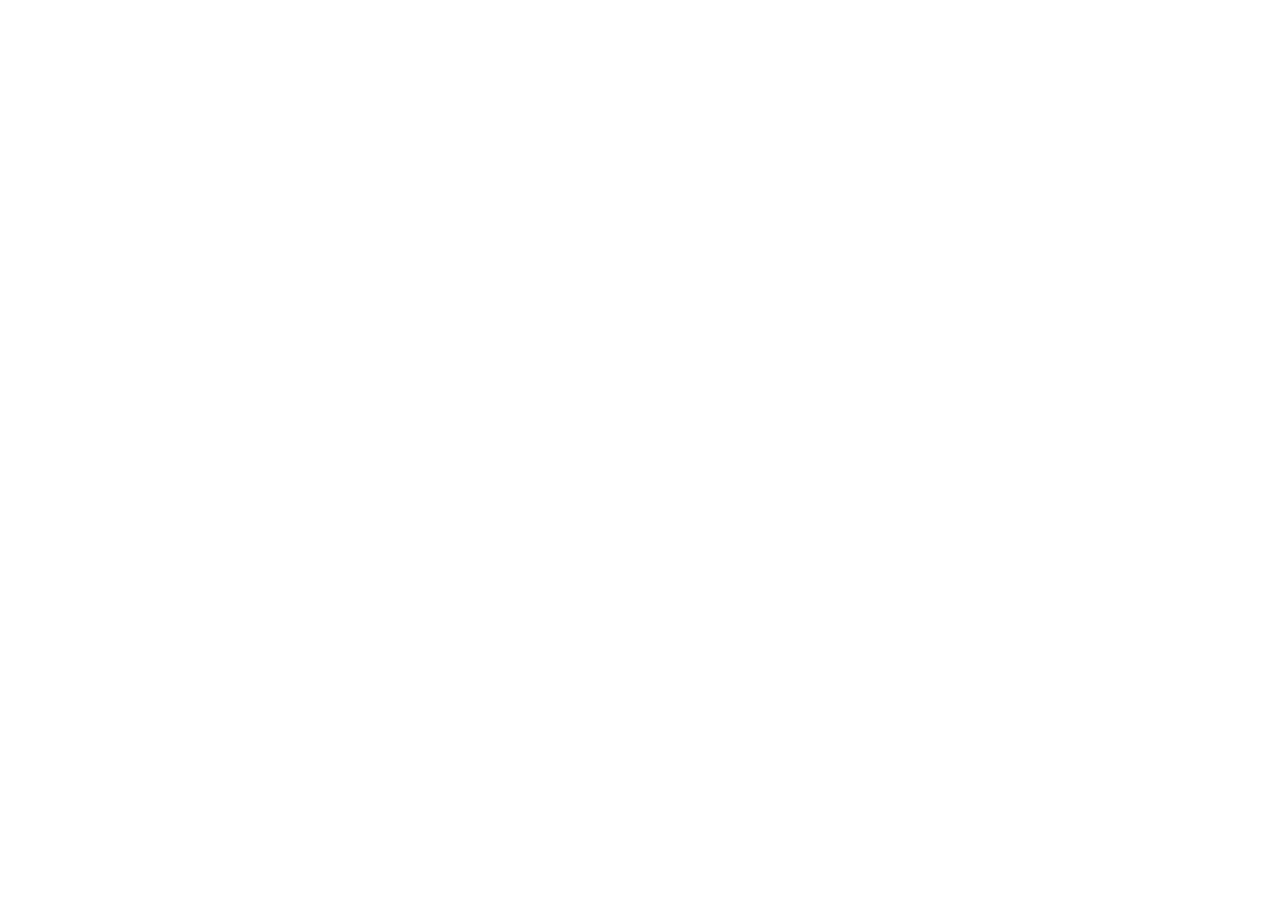
==== cadastro.html @ e751831e "Add files via upload" ====
<!DOCTYPE html>
<html lang="en">
<head>
    <meta charset="UTF-8">
    <meta name="viewport" content="width=device-width, initial-scale=1.0">
    <title>Document</title>
</head>
<body>
    
</body>
</html>
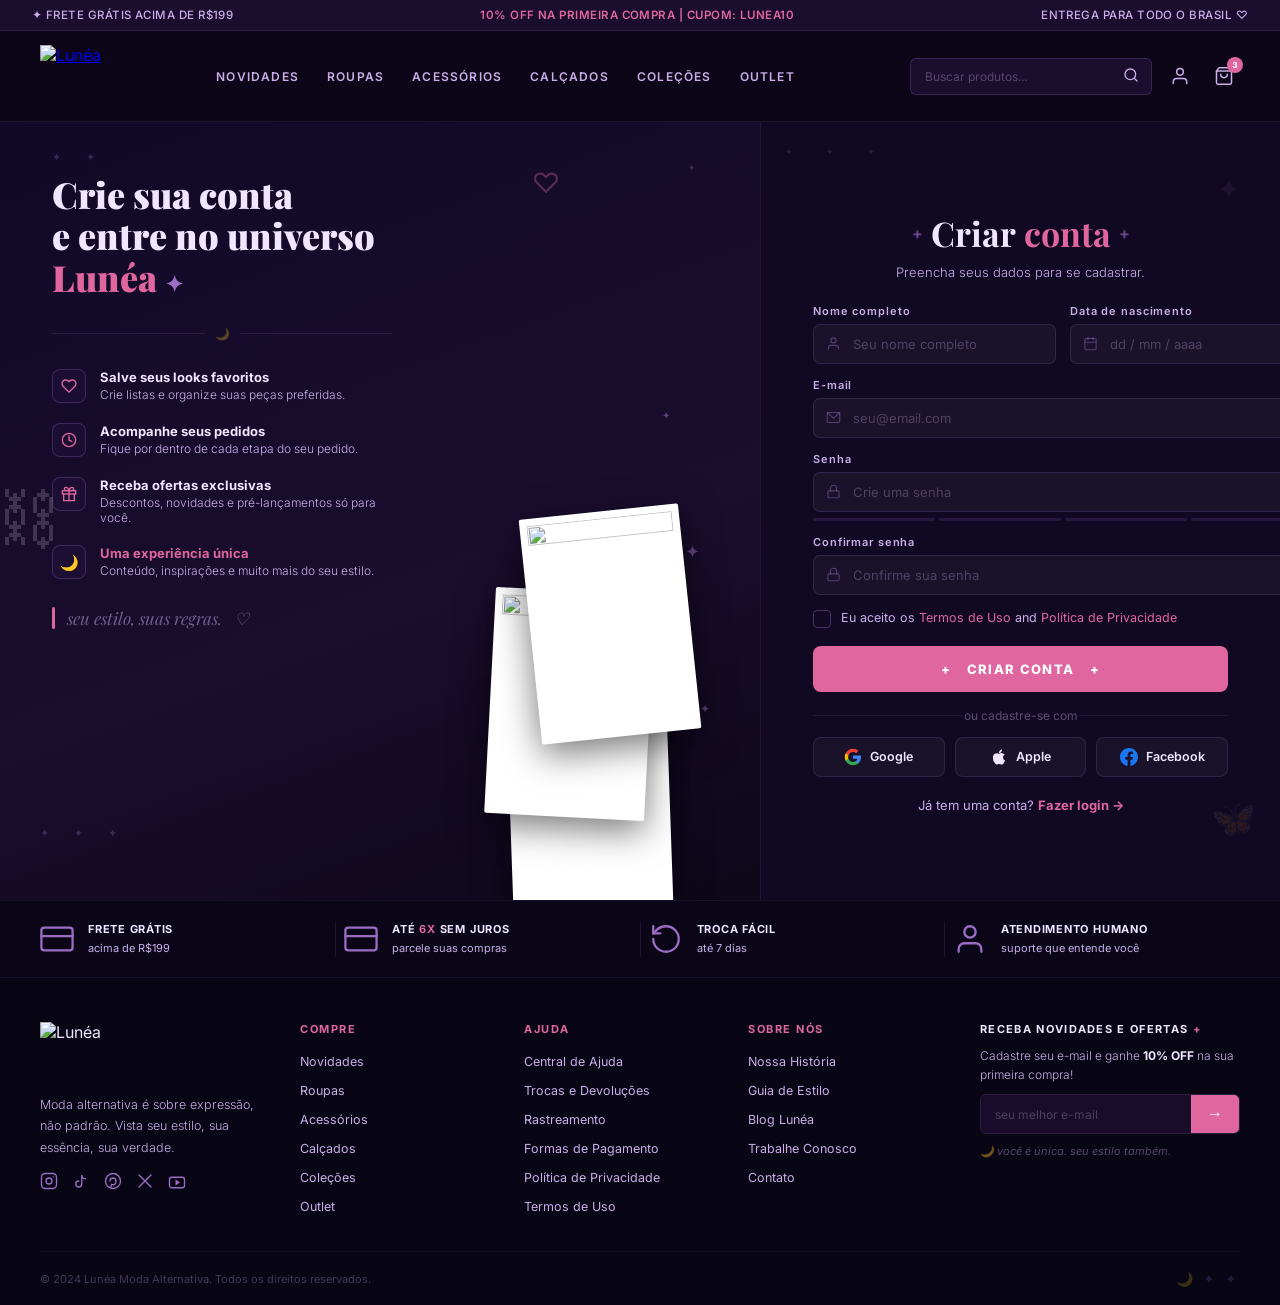
==== commit f6146c2d: "Add files via upload" ====
--- a/cadastro.html
+++ b/cadastro.html
@@ -1,11 +1,867 @@
-<!DOCTYPE html>
-<html lang="en">
-<head>
-    <meta charset="UTF-8">
-    <meta name="viewport" content="width=device-width, initial-scale=1.0">
-    <title>Document</title>
-</head>
-<body>
-    
-</body>
-</html>+<!DOCTYPE html>
+<html lang="pt-BR">
+<head>
+  <meta charset="UTF-8" />
+  <meta name="viewport" content="width=device-width, initial-scale=1.0" />
+  <title>Criar Conta – Lunéa</title>
+  <link href="https://fonts.googleapis.com/css2?family=Playfair+Display:ital,wght@0,700;0,900;1,700&family=Inter:wght@300;400;500;600;700;800&display=swap" rel="stylesheet" />
+  <style>
+    *, *::before, *::after { box-sizing: border-box; margin: 0; padding: 0; }
+    :root {
+      --deep:   #0d0719;
+      --mid:    #1a0d2e;
+      --card:   #130a24;
+      --accent: #9b6dc5;
+      --pink:   #e066a0;
+      --light:  #f0e6ff;
+      --muted:  #c9aee8;
+    }
+    body { font-family:'Inter',sans-serif; background:var(--deep); color:var(--light); min-height:100vh; }
+
+    /* ── ANNOUNCEMENT ── */
+    .ann-bar {
+      background:#1a0d2e;
+      display:flex; align-items:center; justify-content:space-between;
+      padding:8px 32px; font-size:11.5px; font-weight:500;
+      letter-spacing:.04em; color:var(--muted);
+      border-bottom:1px solid rgba(155,109,197,.15);
+    }
+    .ann-bar .pink { color:var(--pink); font-weight:600; }
+
+    /* ── HEADER ── */
+    header {
+      display:flex; align-items:center; justify-content:space-between;
+      padding:14px 40px; background:rgba(13,7,25,.95);
+      backdrop-filter:blur(8px); position:sticky; top:0; z-index:200;
+      border-bottom:1px solid rgba(155,109,197,.12);
+      gap:16px;
+    }
+    .logo img { height:62px; width:auto; object-fit:contain; display:block; }
+
+    nav { display:flex; align-items:center; gap:28px; }
+    nav a { text-decoration:none; font-size:12px; font-weight:600;
+      letter-spacing:.1em; text-transform:uppercase; color:var(--muted); transition:color .2s; }
+    nav a:hover { color:var(--light); }
+
+    .header-right { display:flex; align-items:center; gap:12px; }
+    .search-wrap {
+      display:flex; align-items:center;
+      background:rgba(35,18,58,.7); border:1.5px solid rgba(155,109,197,.25);
+      border-radius:6px; overflow:hidden;
+    }
+    .search-wrap input {
+      background:transparent; border:none; outline:none;
+      padding:8px 14px; font-family:'Inter',sans-serif;
+      font-size:12px; color:var(--light); width:200px;
+    }
+    .search-wrap input::placeholder { color:rgba(201,174,232,.35); }
+    .search-wrap button { background:none; border:none; padding:8px 12px; cursor:pointer; color:var(--muted); }
+    .search-wrap svg { width:16px; height:16px; }
+
+    .icon-btn { background:none; border:none; cursor:pointer; color:var(--muted);
+      padding:6px; position:relative; transition:color .2s; }
+    .icon-btn:hover { color:var(--light); }
+    .icon-btn svg { width:20px; height:20px; display:block; }
+    .badge { position:absolute; top:-3px; right:-3px; background:var(--pink);
+      color:#fff; font-size:9px; font-weight:800; width:16px; height:16px;
+      border-radius:50%; display:flex; align-items:center; justify-content:center; }
+
+    /* ── MAIN ── */
+    .main {
+      display:flex; gap:0;
+      min-height:calc(100vh - 122px);
+    }
+
+    /* ── LADO ESQUERDO ── */
+    .lado-esq {
+      flex:1; min-width:0;
+      background:linear-gradient(160deg,#110927 0%,#1a0d2e 60%,#0d0719 100%);
+      padding:52px 48px 52px 52px;
+      position:relative; overflow:hidden;
+      display:flex; flex-direction:column; gap:36px;
+    }
+
+    /* estrelinhas bg */
+    .esq-deco { position:absolute; pointer-events:none; font-size:11px;
+      color:rgba(155,109,197,.3); letter-spacing:4px; }
+    .esq-deco.t  { top:28px; left:52px; }
+    .esq-deco.tr { top:40px; right:60px; font-size:9px; }
+    .esq-deco.bl { bottom:60px; left:40px; }
+
+    /* corrente decorativa */
+    .corrente-deco {
+      position:absolute; left:-10px; top:50%; transform:translateY(-40%);
+      opacity:.18; font-size:64px; pointer-events:none;
+      writing-mode:vertical-rl;
+    }
+
+    /* foto polaroid stack */
+    .fotos-area {
+      position:absolute; right:40px; top:50%;
+      transform:translateY(-52%);
+      width:230px;
+    }
+    .polaroid {
+      position:absolute;
+      background:#fff; padding:7px 7px 24px;
+      box-shadow:0 10px 36px rgba(0,0,0,.55);
+      border-radius:2px;
+      width:160px;
+    }
+    .polaroid:nth-child(1){ transform:rotate(-6deg); top:0; left:40px; z-index:3; }
+    .polaroid:nth-child(2){ transform:rotate(3deg);  top:80px; left:0;  z-index:2; }
+    .polaroid:nth-child(3){ transform:rotate(-2deg); top:185px;left:20px;z-index:1; }
+    /* FOTOS POLAROID — substitua cada src */
+    .polaroid img { width:100%; aspect-ratio:3/4; object-fit:cover; display:block; }
+
+    /* estrelinhas decorativas sobre as fotos */
+    .star-deco { position:absolute; color:rgba(155,109,197,.55);
+      pointer-events:none; font-size:18px; }
+    .star-deco.s1 { top:30px; right:20px; }
+    .star-deco.s2 { top:190px; right:10px; font-size:12px; }
+    .star-deco.s3 { bottom:90px; right:50px; font-size:10px; }
+
+    /* coração decorativo */
+    .heart-deco { position:absolute; top:44px; right:200px;
+      color:rgba(224,102,160,.35); font-size:28px; pointer-events:none; }
+
+    .esq-content { max-width:340px; display:flex; flex-direction:column; gap:28px; }
+
+    .esq-titulo {
+      font-family:'Playfair Display',serif;
+      font-size:36px; font-weight:900; line-height:1.15; color:var(--light);
+    }
+    .esq-titulo .pink { color:var(--pink); }
+    .esq-titulo .sparkle { color:var(--accent); font-size:22px; }
+
+    .esq-divisor {
+      display:flex; align-items:center; gap:10px;
+      color:rgba(155,109,197,.3); font-size:12px;
+    }
+    .esq-divisor::before, .esq-divisor::after {
+      content:''; flex:1; height:1px; background:rgba(155,109,197,.18);
+    }
+
+    .beneficios { display:flex; flex-direction:column; gap:20px; }
+    .beneficio  { display:flex; align-items:flex-start; gap:14px; }
+    .benef-icon {
+      width:34px; height:34px; border-radius:8px; flex-shrink:0;
+      border:1.5px solid rgba(155,109,197,.28);
+      background:rgba(35,18,58,.5);
+      display:flex; align-items:center; justify-content:center;
+      font-size:15px;
+    }
+    .benef-icon svg { width:16px; height:16px; color:var(--pink); }
+    .beneficio-txt { display:flex; flex-direction:column; gap:2px; }
+    .beneficio-txt strong { font-size:13px; font-weight:700; color:var(--light); }
+    .beneficio-txt span { font-size:12px; font-weight:300; color:var(--muted); }
+
+    .esq-slogan {
+      font-family:'Playfair Display',serif;
+      font-style:italic; font-size:17px; color:rgba(201,174,232,.5);
+      display:flex; align-items:center; gap:8px;
+      position:relative;
+    }
+    .esq-slogan::before {
+      content:''; display:block; width:3px; height:100%;
+      background:var(--pink); border-radius:2px; flex-shrink:0;
+      margin-right:4px;
+    }
+
+    /* ── LADO DIREITO ── */
+    .lado-dir {
+      width:520px; flex-shrink:0;
+      background:rgba(18,9,36,.92);
+      border-left:1px solid rgba(155,109,197,.12);
+      padding:44px 52px;
+      display:flex; flex-direction:column; justify-content:center;
+      position:relative; overflow:hidden;
+    }
+
+    /* estrelinhas dir */
+    .dir-deco { position:absolute; pointer-events:none; }
+    .dir-deco.tl { top:24px; left:24px; font-size:9px;
+      color:rgba(155,109,197,.2); letter-spacing:6px; }
+    .dir-deco.bfly { bottom:60px; right:24px; font-size:36px; opacity:.12; }
+    .dir-deco.star-tr { top:50px; right:40px; font-size:28px; color:rgba(155,109,197,.1); }
+
+    .form-titulo { text-align:center; margin-bottom:24px; }
+    .form-titulo h1 {
+      font-family:'Playfair Display',serif;
+      font-size:34px; font-weight:700; color:var(--light);
+      display:flex; align-items:center; justify-content:center; gap:8px;
+    }
+    .form-titulo h1 .pink { color:var(--pink); }
+    .form-titulo h1 .plus { color:rgba(155,109,197,.6); font-size:16px; font-family:'Inter',sans-serif; }
+    .form-titulo p { font-size:13px; font-weight:300; color:var(--muted);
+      margin-top:8px; }
+
+    /* grid campos */
+    .campos-grid { display:grid; grid-template-columns:1fr 1fr; gap:14px; margin-bottom:14px; }
+    .campo-full  { grid-column:1/-1; }
+
+    .campo label { display:block; font-size:11px; font-weight:600;
+      letter-spacing:.08em; color:var(--muted); margin-bottom:6px; }
+
+    .input-wrap {
+      display:flex; align-items:center;
+      background:rgba(255,255,255,.04);
+      border:1.5px solid rgba(155,109,197,.2);
+      border-radius:7px; overflow:hidden; transition:border-color .2s;
+    }
+    .input-wrap:focus-within { border-color:rgba(155,109,197,.55); }
+    .input-wrap .ico { padding:0 12px; color:rgba(155,109,197,.45); display:flex; align-items:center; }
+    .input-wrap .ico svg { width:15px; height:15px; }
+    .input-wrap input {
+      flex:1; background:transparent; border:none; outline:none;
+      padding:11px 0; font-family:'Inter',sans-serif; font-size:13px; color:var(--light);
+      min-width:0;
+    }
+    .input-wrap input::placeholder { color:rgba(201,174,232,.3); }
+    .toggle-pw { background:none; border:none; padding:0 12px; cursor:pointer;
+      color:rgba(155,109,197,.4); display:flex; align-items:center; }
+    .toggle-pw svg { width:15px; height:15px; }
+    .toggle-pw:hover { color:var(--muted); }
+
+    /* força senha */
+    .forca-wrap { display:flex; gap:4px; margin-top:6px; }
+    .forca-bar { flex:1; height:3px; border-radius:2px; background:rgba(155,109,197,.15); transition:background .3s; }
+    .forca-bar.fraca  { background:#c0392b; }
+    .forca-bar.media  { background:#f5c518; }
+    .forca-bar.forte  { background:#2d7a4f; }
+
+    /* termos */
+    .termos-row { display:flex; align-items:flex-start; gap:10px; margin-bottom:18px; }
+    .termos-row input[type=checkbox] {
+      appearance:none; width:18px; height:18px; flex-shrink:0; margin-top:1px;
+      border:1.5px solid rgba(155,109,197,.4); border-radius:4px;
+      background:transparent; cursor:pointer; position:relative; transition:all .15s;
+    }
+    .termos-row input[type=checkbox]:checked { background:var(--pink); border-color:var(--pink); }
+    .termos-row input[type=checkbox]:checked::after { content:'✓'; position:absolute;
+      inset:0; display:flex; align-items:center; justify-content:center;
+      font-size:11px; color:#fff; font-weight:800; }
+    .termos-row label { font-size:12.5px; color:var(--muted); line-height:1.5; cursor:pointer; }
+    .termos-row label a { color:var(--pink); text-decoration:none; }
+    .termos-row label a:hover { text-decoration:underline; }
+
+    /* botão criar */
+    .btn-criar {
+      width:100%; padding:15px; background:var(--pink); color:#fff; border:none;
+      border-radius:8px; font-family:'Inter',sans-serif; font-size:13px;
+      font-weight:800; letter-spacing:.1em; cursor:pointer; margin-bottom:16px;
+      display:flex; align-items:center; justify-content:center; gap:16px;
+      transition:background .2s, transform .15s;
+    }
+    .btn-criar:hover { background:#d4568e; transform:translateY(-1px); }
+
+    .ou { text-align:center; font-size:12px; color:rgba(201,174,232,.4);
+      margin-bottom:14px; position:relative; }
+    .ou::before, .ou::after { content:''; position:absolute; top:50%;
+      width:36%; height:1px; background:rgba(155,109,197,.12); }
+    .ou::before { left:0; } .ou::after { right:0; }
+
+    .social-row { display:flex; gap:10px; margin-bottom:20px; }
+    .btn-social {
+      flex:1; padding:10px 8px; background:rgba(255,255,255,.04);
+      border:1.5px solid rgba(155,109,197,.18); border-radius:8px;
+      color:var(--light); font-family:'Inter',sans-serif; font-size:12.5px;
+      font-weight:600; cursor:pointer; display:flex; align-items:center;
+      justify-content:center; gap:8px; transition:all .18s; white-space:nowrap;
+    }
+    .btn-social:hover { background:rgba(255,255,255,.08); border-color:rgba(155,109,197,.4); }
+    .btn-social svg { width:18px; height:18px; flex-shrink:0; }
+
+    .ja-tem { text-align:center; font-size:13px; color:var(--muted); }
+    .ja-tem a { color:var(--pink); text-decoration:none; font-weight:700; }
+
+    /* msg erro/sucesso */
+    .msg { border-radius:6px; padding:10px 14px; font-size:12.5px;
+      margin-bottom:12px; display:none; }
+    .msg.show { display:block; }
+    .msg.erro   { background:rgba(192,57,43,.15); border:1px solid rgba(192,57,43,.3); color:#e88; }
+    .msg.sucesso{ background:rgba(45,122,79,.15);  border:1px solid rgba(45,122,79,.3);  color:#6d9; }
+
+    /* ── BENEFÍCIOS BAR ── */
+    .benef-bar {
+      background:#0a0618; border-top:1px solid rgba(155,109,197,.1);
+      display:flex; align-items:center; justify-content:space-around;
+      padding:20px 40px; gap:8px;
+    }
+    .benef-item { display:flex; align-items:center; gap:14px; flex:1; min-width:0; }
+    .benef-item svg { width:34px; height:34px; flex-shrink:0; color:var(--accent); }
+    .benef-item strong { display:block; font-size:11px; font-weight:700;
+      letter-spacing:.07em; text-transform:uppercase; color:var(--light); }
+    .benef-item strong em { color:var(--pink); font-style:normal; }
+    .benef-item small { font-size:11px; color:var(--muted); }
+    .benef-sep { width:1px; height:36px; background:rgba(155,109,197,.15); flex-shrink:0; }
+
+    /* ── FOOTER ── */
+    footer { background:#080515; border-top:1px solid rgba(155,109,197,.1); padding:44px 40px 0; }
+    .footer-grid { display:flex; gap:40px; padding-bottom:36px; border-bottom:1px solid rgba(155,109,197,.08); }
+    .footer-brand { width:220px; flex-shrink:0; display:flex; flex-direction:column; gap:14px; }
+    .footer-brand img { height:58px; width:auto; object-fit:contain; }
+    .footer-brand p { font-size:12.5px; font-weight:300; color:var(--muted); line-height:1.7; }
+    .footer-social { display:flex; gap:14px; }
+    .footer-social a { color:var(--accent); text-decoration:none; transition:color .2s; }
+    .footer-social a:hover { color:var(--pink); }
+    .footer-social svg { width:18px; height:18px; }
+
+    .footer-cols { display:flex; flex:1; gap:32px; }
+    .footer-col { flex:1; }
+    .footer-col h4 { font-size:11px; font-weight:700; letter-spacing:.14em;
+      text-transform:uppercase; color:var(--pink); margin-bottom:14px; }
+    .footer-col ul { list-style:none; display:flex; flex-direction:column; gap:9px; }
+    .footer-col ul li a { font-size:12.5px; color:var(--muted); text-decoration:none; transition:color .2s; }
+    .footer-col ul li a:hover { color:var(--light); }
+
+    .footer-nl { width:260px; flex-shrink:0; display:flex; flex-direction:column; gap:10px; }
+    .footer-nl h4 { font-size:11px; font-weight:700; letter-spacing:.12em;
+      text-transform:uppercase; color:var(--light); display:flex; align-items:center; gap:5px; }
+    .footer-nl h4 span { color:var(--pink); }
+    .footer-nl p { font-size:12px; font-weight:300; color:var(--muted); line-height:1.6; }
+    .footer-nl p strong { color:var(--light); font-weight:700; }
+    .nl-form { display:flex; border:1.5px solid rgba(155,109,197,.25); border-radius:6px; overflow:hidden; }
+    .nl-form input { flex:1; background:rgba(35,18,58,.6); border:none; outline:none;
+      padding:10px 14px; font-family:'Inter',sans-serif; font-size:12px; color:var(--light); min-width:0; }
+    .nl-form input::placeholder { color:rgba(201,174,232,.3); }
+    .nl-form button { background:var(--pink); border:none; padding:10px 16px;
+      cursor:pointer; color:#fff; font-size:16px; transition:background .2s; }
+    .nl-form button:hover { background:#d4568e; }
+    .footer-tagline { font-size:11px; font-style:italic; color:rgba(201,174,232,.4);
+      display:flex; align-items:center; gap:6px; }
+
+    .footer-bottom { padding:18px 0; display:flex; align-items:center; justify-content:space-between;
+      font-size:11px; color:rgba(201,174,232,.3); }
+    .footer-bottom-deco { display:flex; align-items:center; gap:6px;
+      color:rgba(155,109,197,.2); font-size:14px; letter-spacing:3px; }
+
+    /* ── RESPONSIVIDADE ── */
+    @media (max-width: 900px) {
+      .main { flex-direction: column; }
+      .lado-dir { width: 100%; padding: 32px 24px; }
+      .lado-esq { padding: 36px 24px; }
+      .fotos-area { display: none; }
+      .esq-content { max-width: 100%; }
+      .campos-grid { grid-template-columns: 1fr; }
+      header { padding: 12px 16px; }
+      nav { display: none; }
+      .search-wrap { display: none; }
+      .footer-grid { flex-direction: column; }
+      .footer-cols { flex-wrap: wrap; gap: 20px; }
+      .footer-nl { width: 100%; }
+      .benef-bar { flex-wrap: wrap; gap: 16px; padding: 16px; }
+      .benef-sep { display: none; }
+      .social-row { flex-wrap: wrap; }
+    }
+  </style>
+</head>
+<body>
+
+  <!-- ANNOUNCEMENT BAR -->
+  <div class="ann-bar">
+    <span>✦ FRETE GRÁTIS ACIMA DE R$199</span>
+    <span class="pink">10% OFF NA PRIMEIRA COMPRA | CUPOM: LUNEA10</span>
+    <span>ENTREGA PARA TODO O BRASIL ♡</span>
+  </div>
+
+  <!-- HEADER -->
+  <header>
+    <div class="logo">
+      <a href="index.html"><img src="SEU_LOGO_AQUI.png" alt="Lunéa" /></a>
+    </div>
+    <nav>
+      <a href="novidades.html">Novidades</a>
+      <a href="produtos.html?categoria=roupas">Roupas</a>
+      <a href="produtos.html?categoria=acessorios">Acessórios</a>
+      <a href="produtos.html?categoria=calcados">Calçados</a>
+      <a href="colecoes.html">Coleções</a>
+      <a href="produtos.html?categoria=outlet">Outlet</a>
+    </nav>
+    <div class="header-right">
+      <div class="search-wrap">
+        <input type="text" id="busca-input" placeholder="Buscar produtos..." />
+        <button onclick="buscar()">
+          <svg viewBox="0 0 24 24" fill="none" stroke="currentColor" stroke-width="2" stroke-linecap="round">
+            <circle cx="11" cy="11" r="8"/><line x1="21" y1="21" x2="16.65" y2="16.65"/>
+          </svg>
+        </button>
+      </div>
+      <button class="icon-btn" onclick="location.href='login.html'" aria-label="Conta">
+        <svg viewBox="0 0 24 24" fill="none" stroke="currentColor" stroke-width="1.8" stroke-linecap="round">
+          <path d="M20 21v-2a4 4 0 0 0-4-4H8a4 4 0 0 0-4 4v2"/><circle cx="12" cy="7" r="4"/>
+        </svg>
+      </button>
+      <button class="icon-btn" onclick="location.href='carrinho.html'" aria-label="Carrinho">
+        <svg viewBox="0 0 24 24" fill="none" stroke="currentColor" stroke-width="1.8" stroke-linecap="round">
+          <path d="M6 2L3 6v14a2 2 0 0 0 2 2h14a2 2 0 0 0 2-2V6l-3-4z"/>
+          <line x1="3" y1="6" x2="21" y2="6"/><path d="M16 10a4 4 0 0 1-8 0"/>
+        </svg>
+        <span class="badge">3</span>
+      </button>
+    </div>
+  </header>
+
+  <!-- MAIN -->
+  <div class="main">
+
+    <!-- ── LADO ESQUERDO ── -->
+    <div class="lado-esq">
+      <div class="esq-deco t">✦ &nbsp; ✦</div>
+      <div class="esq-deco tr">✦</div>
+      <div class="esq-deco bl">✦ &nbsp; ✦ &nbsp; ✦</div>
+      <div class="corrente-deco">⛓</div>
+
+      <!-- FOTOS POLAROID
+           Substitua cada src pela sua imagem
+           Ex: src="./imagens/cadastro1.jpg" -->
+      <div class="fotos-area">
+        <div class="polaroid"><img src="SUA_IMAGEM_CADASTRO_1.jpg" alt="" /></div>
+        <div class="polaroid"><img src="SUA_IMAGEM_CADASTRO_2.jpg" alt="" /></div>
+        <div class="polaroid"><img src="SUA_IMAGEM_CADASTRO_3.jpg" alt="" /></div>
+        <div class="star-deco s1">✦</div>
+        <div class="star-deco s2">✦</div>
+        <div class="star-deco s3">✦</div>
+      </div>
+      <div class="heart-deco">♡</div>
+
+      <div class="esq-content">
+        <h2 class="esq-titulo">
+          Crie sua conta<br>
+          e entre no universo<br>
+          <span class="pink">Lunéa</span> <span class="sparkle">✦</span>
+        </h2>
+
+        <div class="esq-divisor">🌙</div>
+
+        <div class="beneficios">
+          <div class="beneficio">
+            <div class="benef-icon">
+              <svg viewBox="0 0 24 24" fill="none" stroke="currentColor" stroke-width="2" stroke-linecap="round">
+                <path d="M20.84 4.61a5.5 5.5 0 0 0-7.78 0L12 5.67l-1.06-1.06a5.5 5.5 0 0 0-7.78 7.78l1.06 1.06L12 21.23l7.78-7.78 1.06-1.06a5.5 5.5 0 0 0 0-7.78z"/>
+              </svg>
+            </div>
+            <div class="beneficio-txt">
+              <strong>Salve seus looks favoritos</strong>
+              <span>Crie listas e organize suas peças preferidas.</span>
+            </div>
+          </div>
+          <div class="beneficio">
+            <div class="benef-icon">
+              <svg viewBox="0 0 24 24" fill="none" stroke="currentColor" stroke-width="2" stroke-linecap="round">
+                <circle cx="12" cy="12" r="10"/><polyline points="12 6 12 12 16 14"/>
+              </svg>
+            </div>
+            <div class="beneficio-txt">
+              <strong>Acompanhe seus pedidos</strong>
+              <span>Fique por dentro de cada etapa do seu pedido.</span>
+            </div>
+          </div>
+          <div class="beneficio">
+            <div class="benef-icon">
+              <svg viewBox="0 0 24 24" fill="none" stroke="currentColor" stroke-width="2" stroke-linecap="round">
+                <polyline points="20 12 20 22 4 22 4 12"/>
+                <rect x="2" y="7" width="20" height="5"/>
+                <line x1="12" y1="22" x2="12" y2="7"/>
+                <path d="M12 7H7.5a2.5 2.5 0 0 1 0-5C11 2 12 7 12 7z"/>
+                <path d="M12 7h4.5a2.5 2.5 0 0 0 0-5C13 2 12 7 12 7z"/>
+              </svg>
+            </div>
+            <div class="beneficio-txt">
+              <strong>Receba ofertas exclusivas</strong>
+              <span>Descontos, novidades e pré-lançamentos só para você.</span>
+            </div>
+          </div>
+          <div class="beneficio">
+            <div class="benef-icon">🌙</div>
+            <div class="beneficio-txt">
+              <strong style="color:var(--pink)">Uma experiência única</strong>
+              <span>Conteúdo, inspirações e muito mais do seu estilo.</span>
+            </div>
+          </div>
+        </div>
+
+        <div class="esq-slogan">
+          seu estilo, suas regras. &nbsp; ♡
+        </div>
+      </div>
+    </div>
+
+    <!-- ── LADO DIREITO ── -->
+    <div class="lado-dir">
+      <div class="dir-deco tl">✦ &nbsp; ✦ &nbsp; ✦</div>
+      <div class="dir-deco bfly">🦋</div>
+      <div class="dir-deco star-tr">✦</div>
+
+      <div class="form-titulo">
+        <h1>
+          <span class="plus">+</span>
+          Criar <span class="pink">conta</span>
+          <span class="plus">+</span>
+        </h1>
+        <p>Preencha seus dados para se cadastrar.</p>
+      </div>
+
+      <div class="msg erro" id="msg-erro"></div>
+      <div class="msg sucesso" id="msg-ok"></div>
+
+      <div class="campos-grid">
+
+        <!-- Nome completo -->
+        <div class="campo">
+          <label>Nome completo</label>
+          <div class="input-wrap">
+            <span class="ico">
+              <svg viewBox="0 0 24 24" fill="none" stroke="currentColor" stroke-width="1.8" stroke-linecap="round">
+                <path d="M20 21v-2a4 4 0 0 0-4-4H8a4 4 0 0 0-4 4v2"/><circle cx="12" cy="7" r="4"/>
+              </svg>
+            </span>
+            <input type="text" id="inp-nome" placeholder="Seu nome completo" autocomplete="name" />
+          </div>
+        </div>
+
+        <!-- Data de nascimento -->
+        <div class="campo">
+          <label>Data de nascimento</label>
+          <div class="input-wrap">
+            <span class="ico">
+              <svg viewBox="0 0 24 24" fill="none" stroke="currentColor" stroke-width="1.8" stroke-linecap="round">
+                <rect x="3" y="4" width="18" height="18" rx="2"/>
+                <line x1="16" y1="2" x2="16" y2="6"/><line x1="8" y1="2" x2="8" y2="6"/>
+                <line x1="3" y1="10" x2="21" y2="10"/>
+              </svg>
+            </span>
+            <input type="text" id="inp-data" placeholder="dd / mm / aaaa" maxlength="10" />
+          </div>
+        </div>
+
+        <!-- E-mail -->
+        <div class="campo campo-full">
+          <label>E-mail</label>
+          <div class="input-wrap">
+            <span class="ico">
+              <svg viewBox="0 0 24 24" fill="none" stroke="currentColor" stroke-width="1.8" stroke-linecap="round">
+                <rect x="2" y="4" width="20" height="16" rx="2"/>
+                <polyline points="2,4 12,13 22,4"/>
+              </svg>
+            </span>
+            <input type="email" id="inp-email" placeholder="seu@email.com" autocomplete="email" />
+          </div>
+        </div>
+
+        <!-- Senha -->
+        <div class="campo campo-full">
+          <label>Senha</label>
+          <div class="input-wrap">
+            <span class="ico">
+              <svg viewBox="0 0 24 24" fill="none" stroke="currentColor" stroke-width="1.8" stroke-linecap="round">
+                <rect x="3" y="11" width="18" height="11" rx="2"/>
+                <path d="M7 11V7a5 5 0 0 1 10 0v4"/>
+              </svg>
+            </span>
+            <input type="password" id="inp-senha" placeholder="Crie uma senha" autocomplete="new-password" oninput="verificarForca(this.value)" />
+            <button class="toggle-pw" onclick="toggleSenha('inp-senha',this)" type="button">
+              <svg viewBox="0 0 24 24" fill="none" stroke="currentColor" stroke-width="1.8" stroke-linecap="round">
+                <path d="M1 12s4-8 11-8 11 8 11 8-4 8-11 8-11-8-11-8z"/>
+                <circle cx="12" cy="12" r="3"/>
+              </svg>
+            </button>
+          </div>
+          <div class="forca-wrap" id="forca-wrap">
+            <div class="forca-bar" id="f1"></div>
+            <div class="forca-bar" id="f2"></div>
+            <div class="forca-bar" id="f3"></div>
+            <div class="forca-bar" id="f4"></div>
+          </div>
+        </div>
+
+        <!-- Confirmar senha -->
+        <div class="campo campo-full">
+          <label>Confirmar senha</label>
+          <div class="input-wrap">
+            <span class="ico">
+              <svg viewBox="0 0 24 24" fill="none" stroke="currentColor" stroke-width="1.8" stroke-linecap="round">
+                <rect x="3" y="11" width="18" height="11" rx="2"/>
+                <path d="M7 11V7a5 5 0 0 1 10 0v4"/>
+              </svg>
+            </span>
+            <input type="password" id="inp-confirma" placeholder="Confirme sua senha" autocomplete="new-password" />
+            <button class="toggle-pw" onclick="toggleSenha('inp-confirma',this)" type="button">
+              <svg viewBox="0 0 24 24" fill="none" stroke="currentColor" stroke-width="1.8" stroke-linecap="round">
+                <path d="M1 12s4-8 11-8 11 8 11 8-4 8-11 8-11-8-11-8z"/>
+                <circle cx="12" cy="12" r="3"/>
+              </svg>
+            </button>
+          </div>
+        </div>
+
+      </div><!-- /campos-grid -->
+
+      <!-- TERMOS -->
+      <div class="termos-row">
+        <input type="checkbox" id="inp-termos" />
+        <label for="inp-termos">
+          Eu aceito os <a href="termos.html">Termos de Uso</a> and <a href="privacidade.html">Política de Privacidade</a>
+        </label>
+      </div>
+
+      <!-- BOTÃO CRIAR -->
+      <button class="btn-criar" id="btn-criar">
+        <span>+</span> CRIAR CONTA <span>+</span>
+      </button>
+
+      <!-- SOCIAL -->
+      <div class="ou">ou cadastre-se com</div>
+      <div class="social-row">
+        <button class="btn-social" onclick="socialAlert('Google')">
+          <svg viewBox="0 0 24 24"><path fill="#4285F4" d="M22.56 12.25c0-.78-.07-1.53-.2-2.25H12v4.26h5.92c-.26 1.37-1.04 2.53-2.21 3.31v2.77h3.57c2.08-1.92 3.28-4.74 3.28-8.09z"/><path fill="#34A853" d="M12 23c2.97 0 5.46-.98 7.28-2.66l-3.57-2.77c-.98.66-2.23 1.06-3.71 1.06-2.86 0-5.29-1.93-6.16-4.53H2.18v2.84C3.99 20.53 7.7 23 12 23z"/><path fill="#FBBC05" d="M5.84 14.09c-.22-.66-.35-1.36-.35-2.09s.13-1.43.35-2.09V7.07H2.18C1.43 8.55 1 10.22 1 12s.43 3.45 1.18 4.93l2.85-2.22.81-.62z"/><path fill="#EA4335" d="M12 5.38c1.62 0 3.06.56 4.21 1.64l3.15-3.15C17.45 2.09 14.97 1 12 1 7.7 1 3.99 3.47 2.18 7.07l3.66 2.84c.87-2.6 3.3-4.53 6.16-4.53z"/></svg>
+          Google
+        </button>
+        <button class="btn-social" onclick="socialAlert('Apple')">
+          <svg viewBox="0 0 24 24" fill="currentColor"><path d="M18.71 19.5c-.83 1.24-1.71 2.45-3.05 2.47-1.34.03-1.77-.79-3.29-.79-1.53 0-2 .77-3.27.82-1.31.05-2.3-1.32-3.14-2.53C4.25 17 2.94 12.45 4.7 9.39c.87-1.52 2.43-2.48 4.12-2.51 1.28-.02 2.5.87 3.29.87.78 0 2.26-1.07 3.8-.91.65.03 2.47.26 3.64 1.98-.09.06-2.17 1.28-2.15 3.81.03 3.02 2.65 4.03 2.68 4.04-.03.07-.42 1.44-1.38 2.83M13 3.5c.73-.83 1.94-1.46 2.94-1.5.13 1.17-.34 2.35-1.04 3.19-.69.85-1.83 1.51-2.95 1.42-.15-1.15.41-2.35 1.05-3.11z"/></svg>
+          Apple
+        </button>
+        <button class="btn-social" onclick="socialAlert('Facebook')">
+          <svg viewBox="0 0 24 24" fill="#1877F2"><path d="M24 12.073c0-6.627-5.373-12-12-12s-12 5.373-12 12c0 5.99 4.388 10.954 10.125 11.854v-8.385H7.078v-3.47h3.047V9.43c0-3.007 1.792-4.669 4.533-4.669 1.312 0 2.686.235 2.686.235v2.953H15.83c-1.491 0-1.956.925-1.956 1.874v2.25h3.328l-.532 3.47h-2.796v8.385C19.612 23.027 24 18.062 24 12.073z"/></svg>
+          Facebook
+        </button>
+      </div>
+
+      <div class="ja-tem">
+        Já tem uma conta? <a href="login.html">Fazer login →</a>
+      </div>
+
+    </div><!-- /lado-dir -->
+  </div><!-- /main -->
+
+  <!-- BENEFÍCIOS BAR -->
+  <div class="benef-bar">
+    <div class="benef-item">
+      <svg viewBox="0 0 24 24" fill="none" stroke="currentColor" stroke-width="1.6" stroke-linecap="round">
+        <rect x="1" y="4" width="22" height="16" rx="2"/><line x1="1" y1="10" x2="23" y2="10"/>
+      </svg>
+      <div><strong>FRETE GRÁTIS</strong><small>acima de R$199</small></div>
+    </div>
+    <div class="benef-sep"></div>
+    <div class="benef-item">
+      <svg viewBox="0 0 24 24" fill="none" stroke="currentColor" stroke-width="1.6" stroke-linecap="round">
+        <rect x="1" y="4" width="22" height="16" rx="2"/><line x1="1" y1="10" x2="23" y2="10"/>
+      </svg>
+      <div><strong>ATÉ <em>6X</em> SEM JUROS</strong><small>parcele suas compras</small></div>
+    </div>
+    <div class="benef-sep"></div>
+    <div class="benef-item">
+      <svg viewBox="0 0 24 24" fill="none" stroke="currentColor" stroke-width="1.6" stroke-linecap="round">
+        <path d="M3 12a9 9 0 1 0 9-9 9.75 9.75 0 0 0-6.74 2.74L3 8"/><path d="M3 3v5h5"/>
+      </svg>
+      <div><strong>TROCA FÁCIL</strong><small>até 7 dias</small></div>
+    </div>
+    <div class="benef-sep"></div>
+    <div class="benef-item">
+      <svg viewBox="0 0 24 24" fill="none" stroke="currentColor" stroke-width="1.6" stroke-linecap="round">
+        <path d="M20 21v-2a4 4 0 0 0-4-4H8a4 4 0 0 0-4 4v2"/><circle cx="12" cy="7" r="4"/>
+      </svg>
+      <div><strong>ATENDIMENTO HUMANO</strong><small>suporte que entende você</small></div>
+    </div>
+  </div>
+
+  <!-- FOOTER -->
+  <footer>
+    <div class="footer-grid">
+      <div class="footer-brand">
+        <img src="SEU_LOGO_AQUI.png" alt="Lunéa" />
+        <p>Moda alternativa é sobre expressão, não padrão. Vista seu estilo, sua essência, sua verdade.</p>
+        <div class="footer-social">
+          <a href="#" aria-label="Instagram">
+            <svg viewBox="0 0 24 24" fill="none" stroke="currentColor" stroke-width="1.8" stroke-linecap="round">
+              <rect x="2" y="2" width="20" height="20" rx="5"/>
+              <circle cx="12" cy="12" r="4"/>
+              <circle cx="17.5" cy="6.5" r="0.8" fill="currentColor" stroke="none"/>
+            </svg>
+          </a>
+          <a href="#" aria-label="TikTok">
+            <svg viewBox="0 0 24 24" fill="none" stroke="currentColor" stroke-width="1.8" stroke-linecap="round">
+              <path d="M9 12a4 4 0 1 0 4 4V4a5 5 0 0 0 5 5"/>
+            </svg>
+          </a>
+          <a href="#" aria-label="Pinterest">
+            <svg viewBox="0 0 24 24" fill="none" stroke="currentColor" stroke-width="1.8" stroke-linecap="round">
+              <circle cx="12" cy="12" r="10"/>
+              <path d="M8 12c0-2.2 1.8-4 4-4s4 1.8 4 4c0 3-2 5-4 5-.7 0-1.4-.2-2-.5l-1 4"/>
+            </svg>
+          </a>
+          <a href="#" aria-label="Twitter">
+            <svg viewBox="0 0 24 24" fill="none" stroke="currentColor" stroke-width="1.8" stroke-linecap="round">
+              <path d="M4 4l16 16M4 20L20 4"/>
+            </svg>
+          </a>
+          <a href="#" aria-label="YouTube">
+            <svg viewBox="0 0 24 24" fill="none" stroke="currentColor" stroke-width="1.8" stroke-linecap="round">
+              <rect x="2" y="7" width="20" height="14" rx="3"/>
+              <polygon points="10,10 16,14 10,18" fill="currentColor" stroke="none"/>
+            </svg>
+          </a>
+        </div>
+      </div>
+
+      <div class="footer-cols">
+        <div class="footer-col">
+          <h4>Compre</h4>
+          <ul>
+            <li><a href="novidades.html">Novidades</a></li>
+            <li><a href="produtos.html?categoria=roupas">Roupas</a></li>
+            <li><a href="produtos.html?categoria=acessorios">Acessórios</a></li>
+            <li><a href="produtos.html?categoria=calcados">Calçados</a></li>
+            <li><a href="colecoes.html">Coleções</a></li>
+            <li><a href="produtos.html?categoria=outlet">Outlet</a></li>
+          </ul>
+        </div>
+        <div class="footer-col">
+          <h4>Ajuda</h4>
+          <ul>
+            <li><a href="ajuda.html">Central de Ajuda</a></li>
+            <li><a href="trocas.html">Trocas e Devoluções</a></li>
+            <li><a href="rastreamento.html">Rastreamento</a></li>
+            <li><a href="pagamento.html">Formas de Pagamento</a></li>
+            <li><a href="privacidade.html">Política de Privacidade</a></li>
+            <li><a href="termos.html">Termos de Uso</a></li>
+          </ul>
+        </div>
+        <div class="footer-col">
+          <h4>Sobre Nós</h4>
+          <ul>
+            <li><a href="sobre.html">Nossa História</a></li>
+            <li><a href="estilos.html">Guia de Estilo</a></li>
+            <li><a href="blog.html">Blog Lunéa</a></li>
+            <li><a href="trabalhe.html">Trabalhe Conosco</a></li>
+            <li><a href="contato.html">Contato</a></li>
+          </ul>
+        </div>
+      </div>
+
+      <div class="footer-nl">
+        <h4>RECEBA NOVIDADES E OFERTAS <span>+</span></h4>
+        <p>Cadastre seu e-mail e ganhe <strong>10% OFF</strong> na sua primeira compra!</p>
+        <div class="nl-form">
+          <input type="email" id="nl-email" placeholder="seu melhor e-mail" />
+          <button onclick="newsletter()">→</button>
+        </div>
+        <div class="footer-tagline">🌙 você é única. seu estilo também.</div>
+      </div>
+    </div>
+
+    <div class="footer-bottom">
+      <span>© 2024 Lunéa Moda Alternativa. Todos os direitos reservados.</span>
+      <div class="footer-bottom-deco">🌙 ✦ ✦</div>
+    </div>
+  </footer>
+
+  <script>
+    /* ── MÁSCARA DATA ── */
+    document.getElementById('inp-data').addEventListener('input', function() {
+      let v = this.value.replace(/\D/g,'');
+      if (v.length >= 3) v = v.slice(0,2) + ' / ' + v.slice(2);
+      if (v.length >= 8) v = v.slice(0,7) + ' / ' + v.slice(7);
+      this.value = v.slice(0,14);
+    });
+
+    /* ── TOGGLE SENHA ── */
+    function toggleSenha(id, btn) {
+      const inp = document.getElementById(id);
+      const mostrar = inp.type === 'password';
+      inp.type = mostrar ? 'text' : 'password';
+      btn.querySelector('svg').innerHTML = mostrar
+        ? `<path d="M17.94 17.94A10.07 10.07 0 0 1 12 20c-7 0-11-8-11-8a18.45 18.45 0 0 1 5.06-5.94M9.9 4.24A9.12 9.12 0 0 1 12 4c7 0 11 8 11 8a18.5 18.5 0 0 1-2.16 3.19m-6.72-1.07a3 3 0 1 1-4.24-4.24"/><line x1="1" y1="1" x2="23" y2="23"/>`
+        : `<path d="M1 12s4-8 11-8 11 8 11 8-4 8-11 8-11-8-11-8z"/><circle cx="12" cy="12" r="3"/>`;
+    }
+
+    /* ── FORÇA DA SENHA ── */
+    function verificarForca(v) {
+      let pts = 0;
+      if (v.length >= 8) pts++;
+      if (/[A-Z]/.test(v)) pts++;
+      if (/[0-9]/.test(v)) pts++;
+      if (/[^A-Za-z0-9]/.test(v)) pts++;
+      const bars = ['f1','f2','f3','f4'];
+      const cls  = ['','fraca','media','forte','forte'];
+      bars.forEach((id,i) => {
+        const el = document.getElementById(id);
+        el.className = 'forca-bar ' + (i < pts ? cls[pts] : '');
+      });
+    }
+
+    /* ── CRIAR CONTA ── */
+    document.getElementById('btn-criar').addEventListener('click', criarConta);
+
+    function criarConta() {
+      const nome     = document.getElementById('inp-nome').value.trim();
+      const data     = document.getElementById('inp-data').value.trim();
+      const email    = document.getElementById('inp-email').value.trim();
+      const senha    = document.getElementById('inp-senha').value;
+      const confirma = document.getElementById('inp-confirma').value;
+      const termos   = document.getElementById('inp-termos').checked;
+      const erro     = document.getElementById('msg-erro');
+      const ok       = document.getElementById('msg-ok');
+
+      erro.classList.remove('show'); ok.classList.remove('show');
+
+      if (!nome || !email || !senha || !confirma) {
+        erro.textContent = 'Preencha todos os campos obrigatórios.';
+        return erro.classList.add('show');
+      }
+      if (!/^[^\s@]+@[^\s@]+\.[^\s@]+$/.test(email)) {
+        erro.textContent = 'Digite um e-mail válido.';
+        return erro.classList.add('show');
+      }
+      if (senha.length < 6) {
+        erro.textContent = 'A senha deve ter pelo menos 6 caracteres.';
+        return erro.classList.add('show');
+      }
+      if (senha !== confirma) {
+        erro.textContent = 'As senhas não coincidem.';
+        return erro.classList.add('show');
+      }
+      if (!termos) {
+        erro.textContent = 'Aceite os Termos de Uso para continuar.';
+        return erro.classList.add('show');
+      }
+
+      // ── Salva no localStorage (substitua por chamada de API real) ──
+      const usuarios = JSON.parse(localStorage.getItem('lunea-usuarios') || '[]');
+      if (usuarios.find(u => u.email === email)) {
+        erro.textContent = 'Este e-mail já está cadastrado. Faça login.';
+        return erro.classList.add('show');
+      }
+      usuarios.push({ nome, email, senha, data });
+      localStorage.setItem('lunea-usuarios', JSON.stringify(usuarios));
+      localStorage.setItem('lunea-logado', JSON.stringify({ nome, email }));
+
+      ok.textContent = '✓ Conta criada com sucesso! Redirecionando...';
+      ok.classList.add('show');
+      setTimeout(() => window.location.href = 'index.html', 1800);
+    }
+
+    /* ── SOCIAL ── */
+    function socialAlert(rede) {
+      alert('Integração com ' + rede + ' em breve!');
+    }
+
+    /* ── BUSCA ── */
+    function buscar() {
+      const t = document.getElementById('busca-input').value.trim();
+      if (t) location.href = `produtos.html?busca=${encodeURIComponent(t)}`;
+    }
+
+    /* ── NEWSLETTER ── */
+    function newsletter() {
+      const e = document.getElementById('nl-email').value.trim();
+      if (e) location.href = `cadastro.html?email=${encodeURIComponent(e)}`;
+    }
+
+    /* ── PRÉ-PREENCHE E-MAIL DA URL ── */
+    const emailURL = new URLSearchParams(window.location.search).get('email');
+    if (emailURL) document.getElementById('inp-email').value = decodeURIComponent(emailURL);
+  </script>
+
+</body>
+</html>
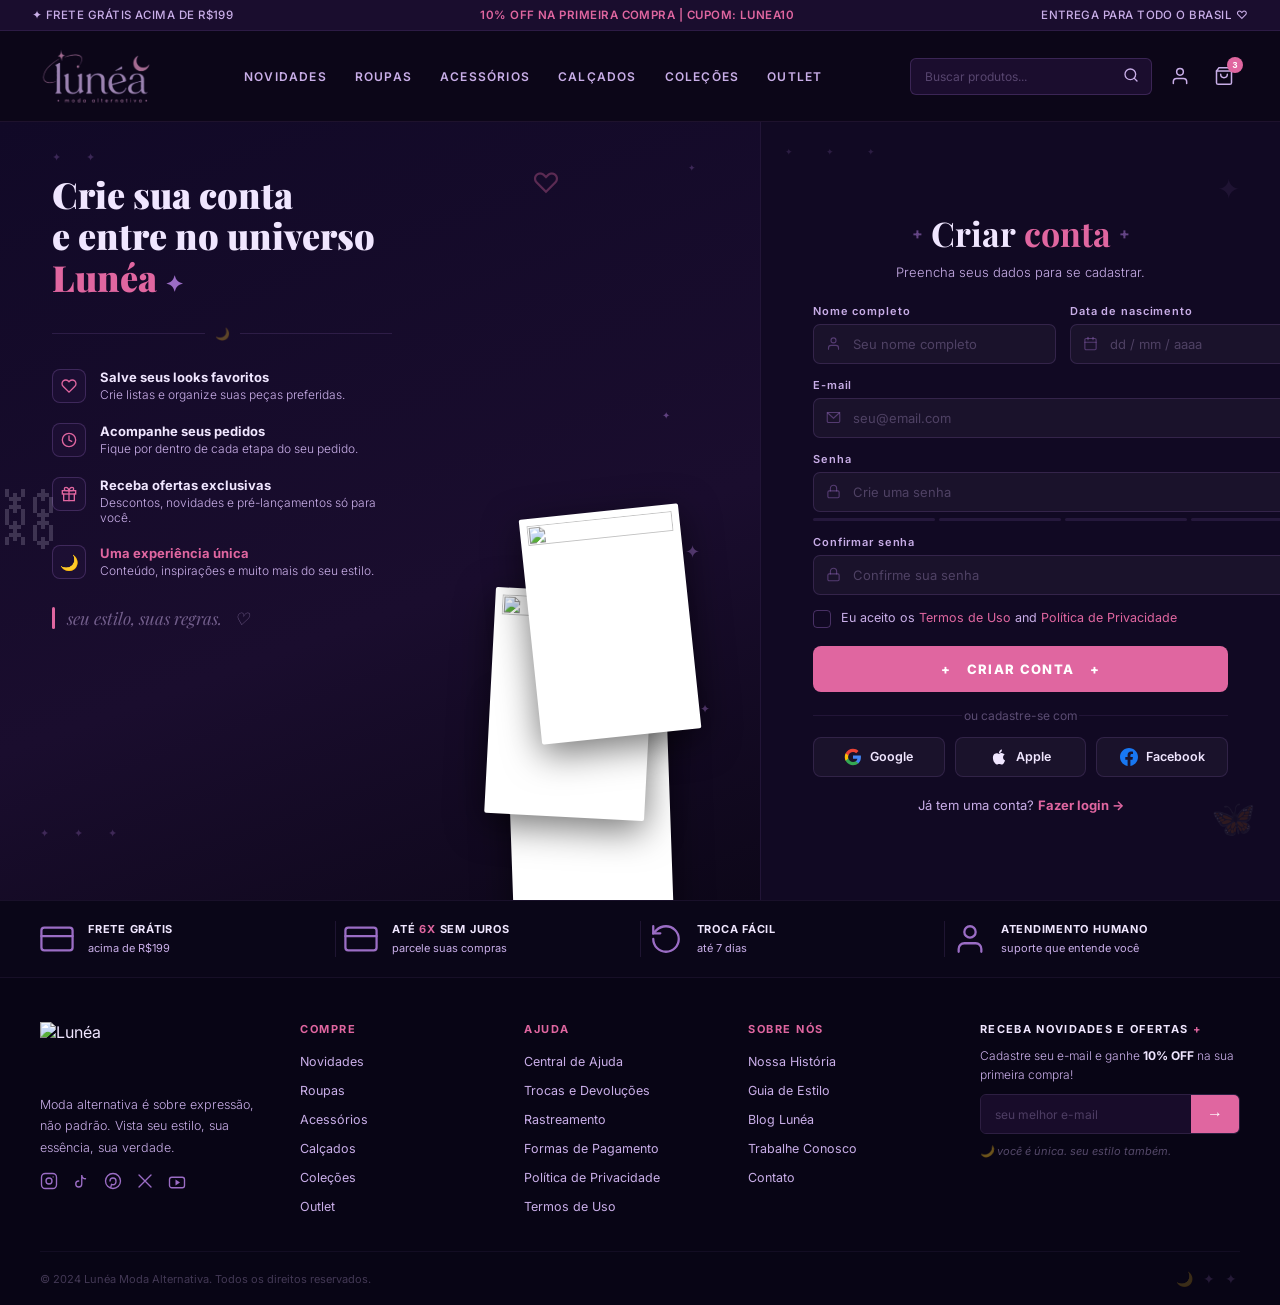
==== commit 2d033fbd: "Update cadastro.html" ====
--- a/cadastro.html
+++ b/cadastro.html
@@ -368,7 +368,7 @@
   <!-- HEADER -->
   <header>
     <div class="logo">
-      <a href="index.html"><img src="SEU_LOGO_AQUI.png" alt="Lunéa" /></a>
+      <a href="index.html"><img src="Logo.png" alt="Lunéa" /></a>
     </div>
     <nav>
       <a href="novidades.html">Novidades</a>
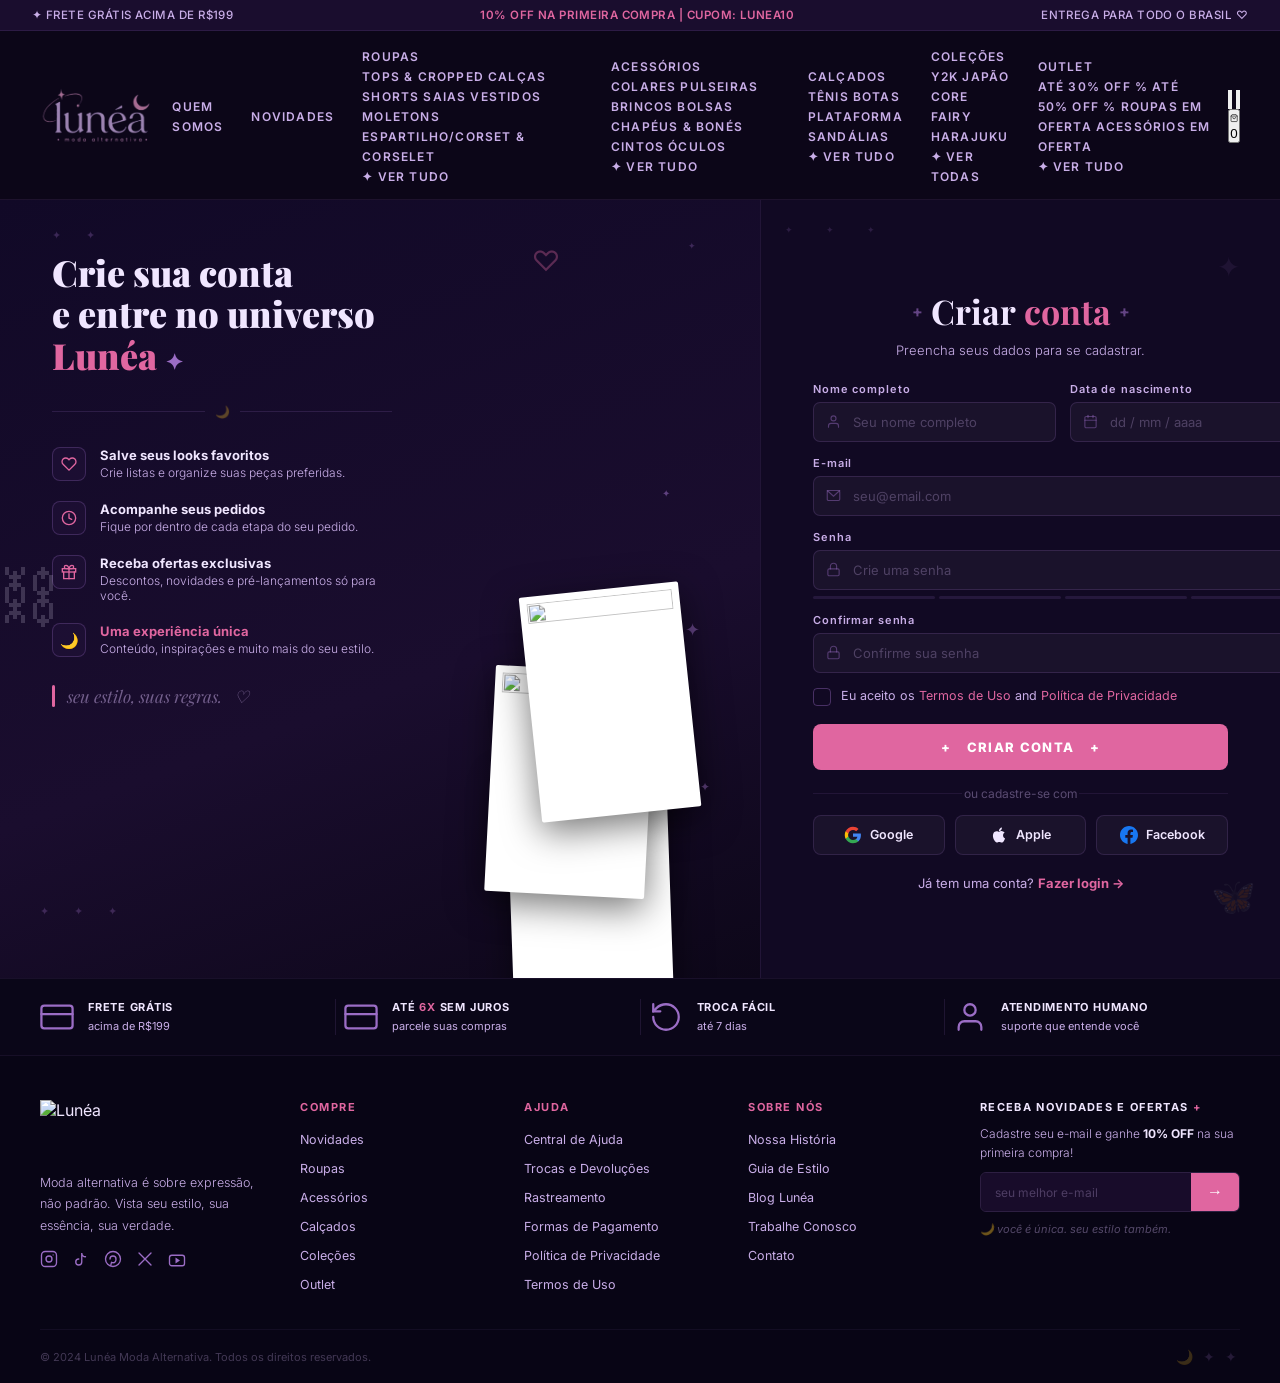
==== commit ac9b181e: "Update cadastro.html" ====
--- a/cadastro.html
+++ b/cadastro.html
@@ -370,34 +370,106 @@
     <div class="logo">
       <a href="index.html"><img src="Logo.png" alt="Lunéa" /></a>
     </div>
-    <nav>
-      <a href="novidades.html">Novidades</a>
-      <a href="produtos.html?categoria=roupas">Roupas</a>
-      <a href="produtos.html?categoria=acessorios">Acessórios</a>
-      <a href="produtos.html?categoria=calcados">Calçados</a>
-      <a href="colecoes.html">Coleções</a>
-      <a href="produtos.html?categoria=outlet">Outlet</a>
-    </nav>
-    <div class="header-right">
-      <div class="search-wrap">
-        <input type="text" id="busca-input" placeholder="Buscar produtos..." />
-        <button onclick="buscar()">
-          <svg viewBox="0 0 24 24" fill="none" stroke="currentColor" stroke-width="2" stroke-linecap="round">
-            <circle cx="11" cy="11" r="8"/><line x1="21" y1="21" x2="16.65" y2="16.65"/>
-          </svg>
-        </button>
-      </div>
-      <button class="icon-btn" onclick="location.href='login.html'" aria-label="Conta">
-        <svg viewBox="0 0 24 24" fill="none" stroke="currentColor" stroke-width="1.8" stroke-linecap="round">
+   <nav>
+  <div class="nav-item">
+    <a href="sobrenos">Quem somos</a>
+  </div>
+  <!-- NOVIDADES -->
+  <div class="nav-item">
+    <a href="novidades">Novidades</a>
+  </div>
+
+  <!-- ROUPAS -->
+  <div class="nav-item">
+    <a href="roupa">Roupas</a>
+    <div class="nav-dropdown">
+      <a href="produtos.html?categoria=roupas&tipo=tops"><span class="dd-icon"></span> Tops & Cropped</a>
+      <a href="produtos.html?categoria=roupas&tipo=calcas"><span class="dd-icon"></span> Calças</a>
+      <a href="produtos.html?categoria=roupas&tipo=short"><span class="dd-icon"></span>Shorts</a>
+      <a href="produtos.html?categoria=roupas&tipo=saias"><span class="dd-icon"></span>Saias</a>
+      <a href="produtos.html?categoria=roupas&tipo=vestidos"><span class="dd-icon"></span> Vestidos</a>
+      <a href="produtos.html?categoria=roupas&tipo=moletom"><span class="dd-icon"></span> Moletons</a>
+      <a href="produtos.html?categoria=roupas&tipo=espartilho"><span class="dd-icon"></span> Espartilho/Corset & Corselet</a>
+      <div class="dd-sep"></div>
+      <a href="produtos.html?categoria=roupas"><span class="dd-icon">✦</span> Ver tudo</a>
+    </div>
+  </div>
+
+  <!-- ACESSÓRIOS -->
+  <div class="nav-item">
+    <a href="acessorios">Acessórios</a>
+    <div class="nav-dropdown">
+      <a href="produtos.html?categoria=acessorios&tipo=colares"><span class="dd-icon"></span> Colares</a>
+      <a href="produtos.html?categoria=acessorios&tipo=pulseiras"><span class="dd-icon"></span> Pulseiras</a>
+      <a href="produtos.html?categoria=acessorios&tipo=brincos"><span class="dd-icon"></span> Brincos</a>
+      <a href="produtos.html?categoria=acessorios&tipo=bolsas"><span class="dd-icon"></span> Bolsas</a>
+      <a href="produtos.html?categoria=acessorios&tipo=chapeus"><span class="dd-icon"></span> Chapéus & Bonés</a>
+      <a href="produtos.html?categoria=acessorios&tipo=cintos"><span class="dd-icon"></span> Cintos</a>
+      <a href="produtos.html?categoria=acessorios&tipo=oculos"><span class="dd-icon"></span> Óculos</a>
+      <div class="dd-sep"></div>
+      <a href="produtos.html?categoria=acessorios"><span class="dd-icon">✦</span> Ver tudo</a>
+    </div>
+  </div>
+
+  <!-- CALÇADOS -->
+  <div class="nav-item">
+    <a href="calcados">Calçados</a>
+    <div class="nav-dropdown">
+      <a href="produtos.html?categoria=calcados&tipo=tenis"><span class="dd-icon"></span> Tênis</a>
+      <a href="produtos.html?categoria=calcados&tipo=botas"><span class="dd-icon"></span> Botas</a>
+      <a href="produtos.html?categoria=calcados&tipo=plataforma"><span class="dd-icon"></span> Plataforma</a>
+      <a href="produtos.html?categoria=calcados&tipo=sandalia"><span class="dd-icon"></span> Sandálias</a>
+      <div class="dd-sep"></div>
+      <a href="produtos.html?categoria=calcados"><span class="dd-icon">✦</span> Ver tudo</a>
+    </div>
+  </div>
+
+  <!-- COLEÇÕES -->
+  <div class="nav-item">
+    <a href="colecoes">Coleções</a>
+    <div class="nav-dropdown">
+      <a href="colecoes.html?col=y2k"><span class="dd-icon"></span> Y2K</a>
+      <a href="colecoes.html?col=japao"><span class="dd-icon"></span> Japão core</a>
+      <a href="colecoes.html?col=fairy-grunge"><span class="dd-icon"></span> Fairy</a>
+      <a href="colecoes.html?col=harajuku"><span class="dd-icon"></span> Harajuku</a>
+      <div class="dd-sep"></div>
+      <a href="colecoes.html"><span class="dd-icon">✦</span> Ver todas</a>
+    </div>
+  </div>
+
+  <!-- OUTLET -->
+  <div class="nav-item">
+    <a href="produtos.html?categoria=outlet">Outlet</a>
+    <div class="nav-dropdown">
+      <a href="produtos.html?categoria=outlet&desc=30"><span class="dd-icon"></span> Até 30% OFF <span class="dd-tag green">%</span></a>
+      <a href="produtos.html?categoria=outlet&desc=50"><span class="dd-icon"></span> Até 50% OFF <span class="dd-tag green">%</span></a>
+      <a href="produtos.html?categoria=outlet&tipo=roupas"><span class="dd-icon"></span> Roupas em oferta</a>
+      <a href="produtos.html?categoria=outlet&tipo=acessorios"><span class="dd-icon"></span> Acessórios em oferta</a>
+      <div class="dd-sep"></div>
+      <a href="produtos.html?categoria=outlet"><span class="dd-icon">✦</span> Ver tudo</a>
+    </div>
+  </div>
+
+</nav>
+
+
+    <div class="header-icons">
+      <button aria-label="Buscar">
+        <svg viewBox="0 0 24 24" fill="none" stroke="currentColor" stroke-width="1.8" stroke-linecap="round" stroke-linejoin="round">
+          <circle cx="11" cy="11" r="8"/><line x1="21" y1="21" x2="16.65" y2="16.65"/>
+        </svg>
+      </button>
+      <button aria-label="Minha conta">
+        <svg viewBox="0 0 24 24" fill="none" stroke="currentColor" stroke-width="1.8" stroke-linecap="round" stroke-linejoin="round">
           <path d="M20 21v-2a4 4 0 0 0-4-4H8a4 4 0 0 0-4 4v2"/><circle cx="12" cy="7" r="4"/>
         </svg>
       </button>
-      <button class="icon-btn" onclick="location.href='carrinho.html'" aria-label="Carrinho">
-        <svg viewBox="0 0 24 24" fill="none" stroke="currentColor" stroke-width="1.8" stroke-linecap="round">
-          <path d="M6 2L3 6v14a2 2 0 0 0 2 2h14a2 2 0 0 0 2-2V6l-3-4z"/>
-          <line x1="3" y1="6" x2="21" y2="6"/><path d="M16 10a4 4 0 0 1-8 0"/>
+      <button class="cart-btn" aria-label="Carrinho">
+        <svg viewBox="0 0 24 24" fill="none" stroke="currentColor" stroke-width="1.8" stroke-linecap="round" stroke-linejoin="round">
+          <path d="M6 2L3 6v14a2 2 0 0 0 2 2h14a2 2 0 0 0 2-2V6l-3-4z"/><line x1="3" y1="6" x2="21" y2="6"/>
+          <path d="M16 10a4 4 0 0 1-8 0"/>
         </svg>
-        <span class="badge">3</span>
+        <span class="cart-badge">0</span>
       </button>
     </div>
   </header>
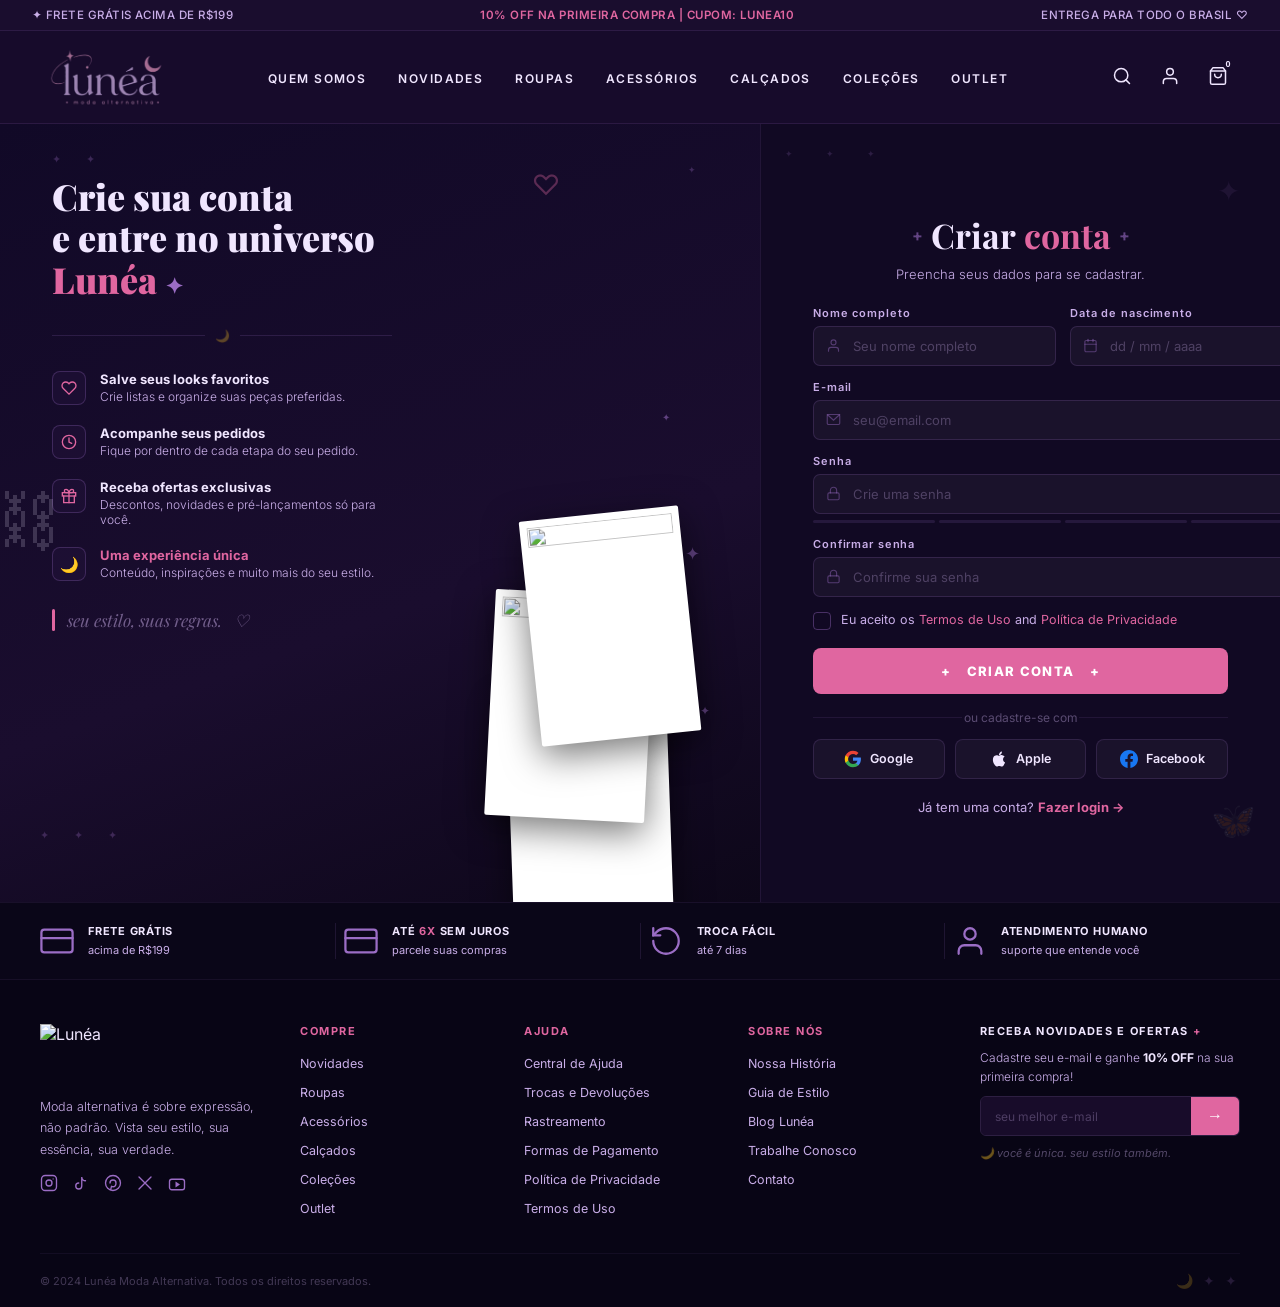
==== commit 29e0c5e9: "Update cadastro.html" ====
--- a/cadastro.html
+++ b/cadastro.html
@@ -28,43 +28,178 @@
     }
     .ann-bar .pink { color:var(--pink); font-weight:600; }
 
-    /* ── HEADER ── */
-    header {
-      display:flex; align-items:center; justify-content:space-between;
-      padding:14px 40px; background:rgba(13,7,25,.95);
-      backdrop-filter:blur(8px); position:sticky; top:0; z-index:200;
-      border-bottom:1px solid rgba(155,109,197,.12);
-      gap:16px;
-    }
-    .logo img { height:62px; width:auto; object-fit:contain; display:block; }
-
-    nav { display:flex; align-items:center; gap:28px; }
-    nav a { text-decoration:none; font-size:12px; font-weight:600;
-      letter-spacing:.1em; text-transform:uppercase; color:var(--muted); transition:color .2s; }
-    nav a:hover { color:var(--light); }
-
-    .header-right { display:flex; align-items:center; gap:12px; }
-    .search-wrap {
-      display:flex; align-items:center;
-      background:rgba(35,18,58,.7); border:1.5px solid rgba(155,109,197,.25);
-      border-radius:6px; overflow:hidden;
-    }
-    .search-wrap input {
-      background:transparent; border:none; outline:none;
-      padding:8px 14px; font-family:'Inter',sans-serif;
-      font-size:12px; color:var(--light); width:200px;
-    }
-    .search-wrap input::placeholder { color:rgba(201,174,232,.35); }
-    .search-wrap button { background:none; border:none; padding:8px 12px; cursor:pointer; color:var(--muted); }
-    .search-wrap svg { width:16px; height:16px; }
-
-    .icon-btn { background:none; border:none; cursor:pointer; color:var(--muted);
-      padding:6px; position:relative; transition:color .2s; }
-    .icon-btn:hover { color:var(--light); }
-    .icon-btn svg { width:20px; height:20px; display:block; }
-    .badge { position:absolute; top:-3px; right:-3px; background:var(--pink);
-      color:#fff; font-size:9px; font-weight:800; width:16px; height:16px;
-      border-radius:50%; display:flex; align-items:center; justify-content:center; }
+  header {
+  display: flex;
+  align-items: center;
+  justify-content: space-between;
+  padding: 14px 48px;
+  background: rgba(26, 13, 46, 0.88);
+  backdrop-filter: blur(8px);
+  position: sticky;
+  top: 0;
+  z-index: 100;
+  border-bottom: 1px solid rgba(155, 109, 197, 0.15);
+}
+
+
+.logo img {
+  height: 64px;   
+  width: auto;
+  display: block;
+  object-fit: contain;
+}
+
+nav {
+  display: flex;
+  align-items: center;
+  gap: 32px;
+}
+nav a {
+  text-decoration: none;
+  font-size: 12px;
+  font-weight: 600;
+  letter-spacing: 0.12em;
+  text-transform: uppercase;
+  color: var(--text-muted);
+  transition: color 0.2s;
+}
+nav a:hover { color: var(--text-light); }
+
+
+nav .nav-item {
+  position: relative;
+}
+
+/* ── DROPDOWN ── */
+.nav-dropdown{
+  position: absolute;
+  top: calc(100% + 14px);
+  left: 50%;
+  transform: translateX(-50%);
+  background: #1e0f38;
+  border: 1.5px solid rgba(155, 109, 197, 0.28);
+  border-radius: 10px;
+  padding: 8px 0;
+  min-width: 180px;
+  z-index: 999;
+  box-shadow: 0 12px 32px rgba(10, 4, 20, 0.6);
+
+  /* animação */
+  opacity: 0;
+  visibility: hidden;
+  transform: translateX(-50%) translateY(6px);
+  transition: opacity 0.18s ease, transform 0.18s ease, visibility 0.18s;
+  pointer-events: all;
+}
+
+
+.nav-dropdown::before {
+  content: '';
+  position: absolute;
+  top: -6px;
+  left: 50%;
+  transform: translateX(-50%);
+  border-left: 6px solid transparent;
+  border-right: 6px solid transparent;
+  border-bottom: 6px solid rgba(155, 109, 197, 0.28);
+}
+.nav-dropdown::after {
+  content: '';
+  position: absolute;
+  top: -4px;
+  left: 50%;
+  transform: translateX(-50%);
+  border-left: 5px solid transparent;
+  border-right: 5px solid transparent;
+  border-bottom: 5px solid #1e0f38;
+}
+
+
+.nav-item:hover .nav-dropdown {
+  opacity: 1;
+  visibility: visible;
+  transform: translateX(-50%) translateY(0);
+  pointer-events: auto;
+}
+
+
+.nav-dropdown a {
+  display: flex;
+  align-items: center;
+  gap: 8px;
+  padding: 9px 18px;
+  font-size: 12px;
+  font-weight: 500;
+  color: #c9aee8;
+  text-decoration: none;
+  letter-spacing: 0.04em;
+  transition: background 0.15s, color 0.15s;
+  white-space: nowrap;
+}
+.nav-dropdown a:hover {
+  background: rgba(155, 109, 197, 0.12);
+  color: #f0e6ff;
+}
+
+.nav-dropdown a .dd-icon {
+  font-size: 13px;
+  opacity: 0.7;
+}
+
+/* separador */
+.nav-dropdown .dd-sep {
+  height: 1px;
+  background: rgba(155, 109, 197, 0.15);
+  margin: 5px 12px;
+}
+
+
+.nav-dropdown a .dd-tag {
+  margin-left: auto;
+  font-size: 9px;
+  font-weight: 700;
+  letter-spacing: 0.08em;
+  padding: 2px 6px;
+  border-radius: 20px;
+  background: #e066a0;
+  color: #fff;
+}
+.nav-dropdown a .dd-tag.green {
+  background: #2d7a4f;
+}
+
+
+.header-icons {
+  display: flex;
+  align-items: center;
+  gap: 20px;
+}
+.header-icons button {
+  background: none;
+  border: none;
+  cursor: pointer;
+  color: var(--text-muted);
+  transition: color 0.2s;
+  padding: 4px;
+}
+.header-icons button:hover { color: var(--text-light); }
+.header-icons svg { width: 20px; height: 20px; }
+.cart-btn { position: relative; }
+.cart-badge {
+  position: absolute;
+  top: -4px;
+  right: -4px;
+  background: var(--pink-accent);
+  color: var(--white);
+  font-size: 9px;
+  font-weight: 650;
+  width: 16px;
+  height: 12px;
+  border-radius: 50%;
+  display: flex;
+  align-items: center;
+  justify-content: center;
+}
 
     /* ── MAIN ── */
     .main {
